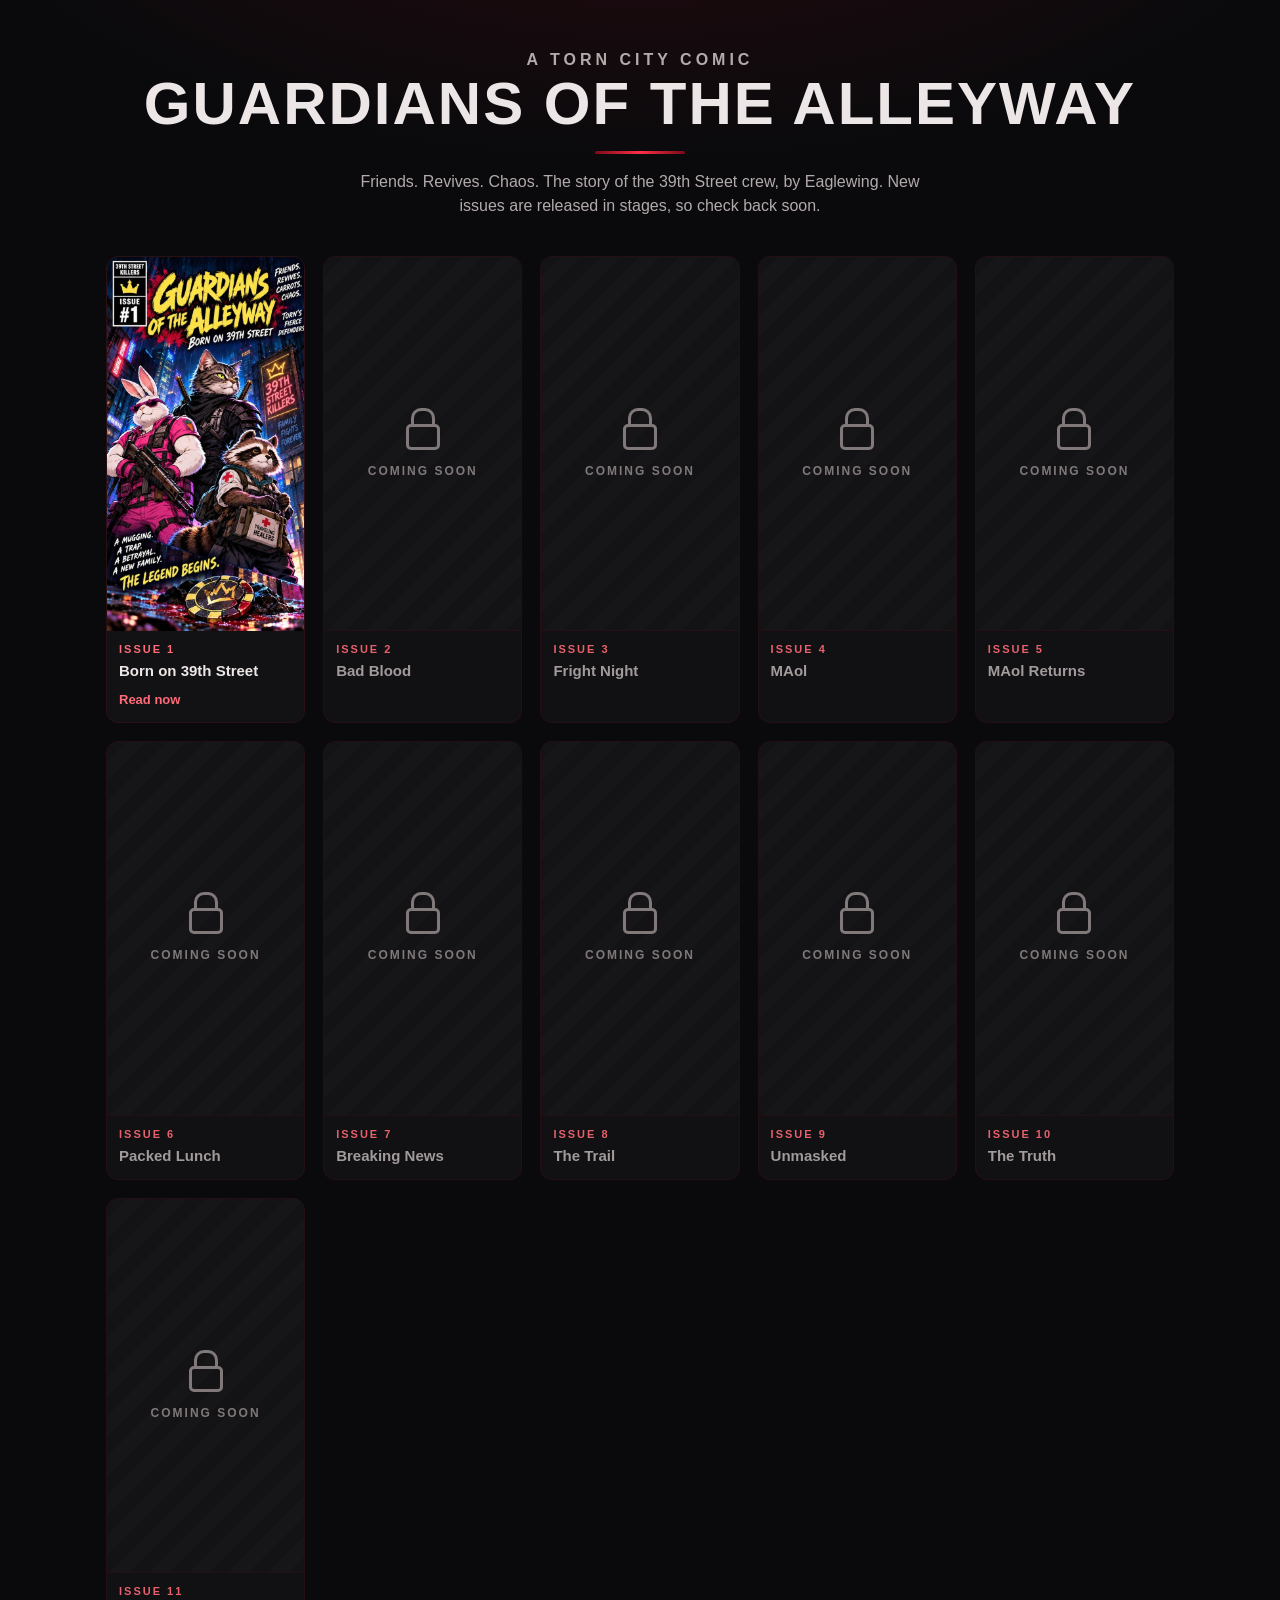
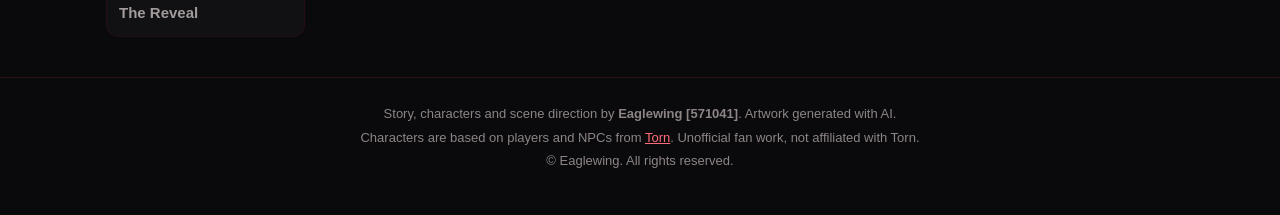
==== index.html @ aa72a198 "Guardians of the Alleyway website: Issue 1 released, Issues 2-11 coming soon Co-Authored-By: Claude " ====
<!doctype html>
<html lang="en">
<head>
<meta charset="utf-8">
<meta name="viewport" content="width=device-width, initial-scale=1">
<title>Guardians of the Alleyway</title>
<meta name="description" content="Guardians of the Alleyway: a Torn City comic by Eaglewing. Read it free online.">
<meta property="og:title" content="Guardians of the Alleyway">
<meta property="og:description" content="A Torn City comic by Eaglewing. Issue 1, Born on 39th Street, is out now.">
<meta property="og:image" content="https://eaglewing91.github.io/Guardians-of-the-Alleyway/assets/social.jpg">
<meta property="og:type" content="website">
<meta name="twitter:card" content="summary_large_image">
<meta name="theme-color" content="#0a0a0c">
<link rel="stylesheet" href="assets/style.css">
</head>
<body>
<header class="hero wrap">
  <p class="kicker">A Torn City comic</p>
  <h1>Guardians of the Alleyway</h1>
  <div class="bar"></div>
  <p>Friends. Revives. Chaos. The story of the 39th Street crew, by Eaglewing. New issues are released in stages, so check back soon.</p>
</header>
<main class="wrap">
  <section id="shelf" class="shelf" aria-label="Issues"></section>
</main>
<footer>
  <p>Story, characters and scene direction by <b>Eaglewing [571041]</b>. Artwork generated with AI.</p>
  <p>Characters are based on players and NPCs from <a href="https://www.torn.com/">Torn</a>. Unofficial fan work, not affiliated with Torn.</p>
  <p>&copy; Eaglewing. All rights reserved.</p>
</footer>
<script src="assets/comic.js"></script>
</body>
</html>
---- assets/style.css ----
:root {
  --bg: #0a0a0c;
  --bg2: #121214;
  --line: #2a1013;
  --red: #e8283c;
  --red2: #ff6b78;
  --text: #ece6e6;
  --muted: #b3abab;
  --dim: #8d8585;
}
* { box-sizing: border-box; }
html, body { margin: 0; }
body {
  background: radial-gradient(1200px 600px at 50% -200px, #2a0a10 0%, var(--bg) 60%) fixed, var(--bg);
  color: var(--text);
  font-family: "Inter", "Segoe UI", Arial, Helvetica, sans-serif;
  line-height: 1.5;
}
a { color: var(--red2); }
.wrap { max-width: 1100px; margin: 0 auto; padding: 0 16px; }

/* Header */
.hero { text-align: center; padding: 48px 0 28px; }
.kicker { color: var(--red); font-size: 12px; font-weight: 700; letter-spacing: 4px; text-transform: uppercase; margin: 0 0 10px; }
.hero h1 { margin: 0; font-size: clamp(32px, 6vw, 60px); line-height: 1.05; letter-spacing: 2px; font-weight: 900; text-transform: uppercase; }
.bar { width: 90px; height: 3px; margin: 16px auto; background: linear-gradient(90deg, #7a0a18, #ff2e45, #7a0a18); border-radius: 2px; }
.hero p { color: var(--muted); max-width: 560px; margin: 0 auto; font-size: 16px; }

/* Shelf */
.shelf { display: grid; grid-template-columns: repeat(auto-fill, minmax(170px, 1fr)); gap: 18px; padding: 10px 0 40px; }
.card { display: flex; flex-direction: column; background: var(--bg2); border: 1px solid var(--line); border-radius: 12px; overflow: hidden; text-decoration: none; color: var(--text); transition: transform .15s ease, border-color .15s ease; }
a.card:hover, a.card:focus-visible { transform: translateY(-3px); border-color: var(--red); outline: none; }
.card img { width: 100%; aspect-ratio: 727 / 1380; object-fit: cover; display: block; background: #000; }
.meta { padding: 10px 12px 12px; display: flex; flex-direction: column; gap: 2px; }
.num { color: var(--red2); font-size: 11px; font-weight: 700; letter-spacing: 2px; text-transform: uppercase; }
.ttl { font-weight: 800; font-size: 15px; }
.cta { margin-top: 6px; color: var(--red2); font-size: 13px; font-weight: 700; }
.locked { opacity: .9; }
.lockart { aspect-ratio: 727 / 1380; display: flex; flex-direction: column; align-items: center; justify-content: center; gap: 12px;
  background: repeating-linear-gradient(135deg, #141416 0 14px, #18181b 14px 28px); border-bottom: 1px solid var(--line); }
.lock { width: 34px; height: 26px; border: 3px solid var(--dim); border-radius: 5px; position: relative; margin-top: 16px; }
.lock::before { content: ""; position: absolute; left: 50%; top: -19px; width: 18px; height: 16px; transform: translateX(-50%);
  border: 3px solid var(--dim); border-bottom: none; border-radius: 10px 10px 0 0; }
.soon { color: var(--dim); font-size: 12px; font-weight: 700; letter-spacing: 2px; text-transform: uppercase; }
.locked .ttl { color: var(--muted); }

footer { border-top: 1px solid var(--line); color: var(--dim); font-size: 13px; text-align: center; padding: 22px 16px 40px; }
footer p { margin: 4px 0; }

/* Reader */
.topbar { position: sticky; top: 0; z-index: 2; background: rgba(10, 10, 12, .92); backdrop-filter: blur(6px); border-bottom: 1px solid var(--line); }
.topbar .wrap { display: flex; align-items: center; gap: 12px; height: 56px; }
.back { color: var(--muted); text-decoration: none; font-weight: 700; font-size: 14px; white-space: nowrap; }
.back:hover { color: var(--text); }
#issueTitle { flex: 1; text-align: center; font-weight: 800; font-size: 15px; white-space: nowrap; overflow: hidden; text-overflow: ellipsis; }
#label { color: var(--red2); font-weight: 700; font-size: 13px; white-space: nowrap; min-width: 92px; text-align: right; }
#stage { display: flex; justify-content: center; padding: 16px 0 8px; }
#page { max-width: min(100%, 760px); max-height: calc(100vh - 150px); height: auto; width: auto; border-radius: 6px; cursor: pointer; box-shadow: 0 10px 40px rgba(0, 0, 0, .6); }
.controls { display: flex; justify-content: center; gap: 12px; padding: 8px 0 28px; }
.btn, .controls button { appearance: none; border: 1px solid #ff2e45; background: linear-gradient(135deg, #9e0015, #ff2e45); color: #fff; font-weight: 800; font-size: 15px;
  padding: 11px 26px; border-radius: 9px; cursor: pointer; text-decoration: none; display: inline-block; }
.controls button.ghost { background: #0c0c0e; color: var(--red2); border-color: #8a1c2a; }
.controls button:disabled { opacity: .35; cursor: default; }
#end { text-align: center; padding: 60px 16px; max-width: 520px; }
#end h2 { margin: 0 0 8px; font-size: 28px; }
#end p { color: var(--muted); }
.soon-line b { color: var(--text); }
.hint { text-align: center; color: var(--dim); font-size: 12px; padding-bottom: 24px; }
@media (max-width: 560px) {
  #page { max-height: none; width: 100%; }
  #label { min-width: 0; }
  .back span { display: none; }
}
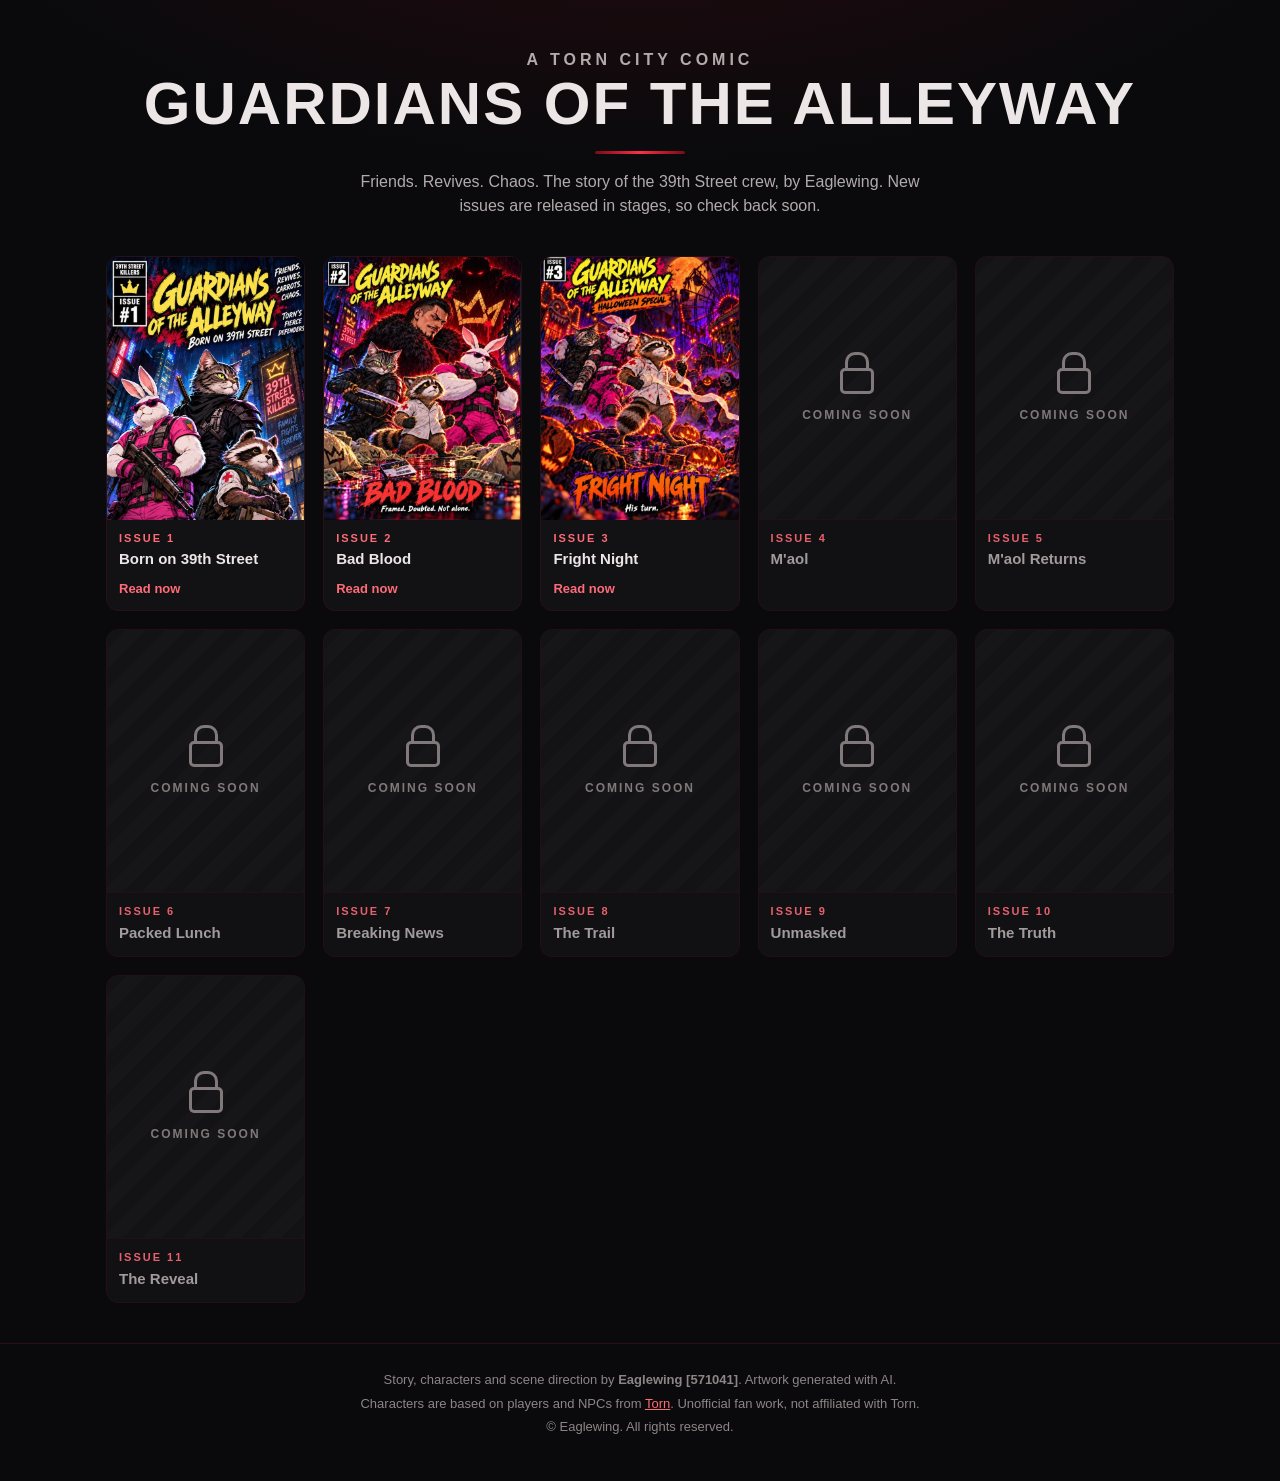
==== commit d65c8365: "Release Issues 2 (Bad Blood) and 3 (Fright Night) Co-Authored-By: Claude Opus 5.5 <noreply@anthropic" ====
--- a/index.html
+++ b/index.html
@@ -6,7 +6,7 @@
 <title>Guardians of the Alleyway</title>
 <meta name="description" content="Guardians of the Alleyway: a Torn City comic by Eaglewing. Read it free online.">
 <meta property="og:title" content="Guardians of the Alleyway">
-<meta property="og:description" content="A Torn City comic by Eaglewing. Issue 1, Born on 39th Street, is out now.">
+<meta property="og:description" content="A Torn City comic by Eaglewing. Issues 1 to 3 are out now.">
 <meta property="og:image" content="https://eaglewing91.github.io/Guardians-of-the-Alleyway/assets/social.jpg">
 <meta property="og:type" content="website">
 <meta name="twitter:card" content="summary_large_image">
--- a/assets/style.css
+++ b/assets/style.css
@@ -30,13 +30,13 @@
 .shelf { display: grid; grid-template-columns: repeat(auto-fill, minmax(170px, 1fr)); gap: 18px; padding: 10px 0 40px; }
 .card { display: flex; flex-direction: column; background: var(--bg2); border: 1px solid var(--line); border-radius: 12px; overflow: hidden; text-decoration: none; color: var(--text); transition: transform .15s ease, border-color .15s ease; }
 a.card:hover, a.card:focus-visible { transform: translateY(-3px); border-color: var(--red); outline: none; }
-.card img { width: 100%; aspect-ratio: 727 / 1380; object-fit: cover; display: block; background: #000; }
+.card img { width: 100%; aspect-ratio: 3 / 4; object-fit: cover; object-position: center top; display: block; background: #000; }
 .meta { padding: 10px 12px 12px; display: flex; flex-direction: column; gap: 2px; }
 .num { color: var(--red2); font-size: 11px; font-weight: 700; letter-spacing: 2px; text-transform: uppercase; }
 .ttl { font-weight: 800; font-size: 15px; }
 .cta { margin-top: 6px; color: var(--red2); font-size: 13px; font-weight: 700; }
 .locked { opacity: .9; }
-.lockart { aspect-ratio: 727 / 1380; display: flex; flex-direction: column; align-items: center; justify-content: center; gap: 12px;
+.lockart { aspect-ratio: 3 / 4; display: flex; flex-direction: column; align-items: center; justify-content: center; gap: 12px;
   background: repeating-linear-gradient(135deg, #141416 0 14px, #18181b 14px 28px); border-bottom: 1px solid var(--line); }
 .lock { width: 34px; height: 26px; border: 3px solid var(--dim); border-radius: 5px; position: relative; margin-top: 16px; }
 .lock::before { content: ""; position: absolute; left: 50%; top: -19px; width: 18px; height: 16px; transform: translateX(-50%);
